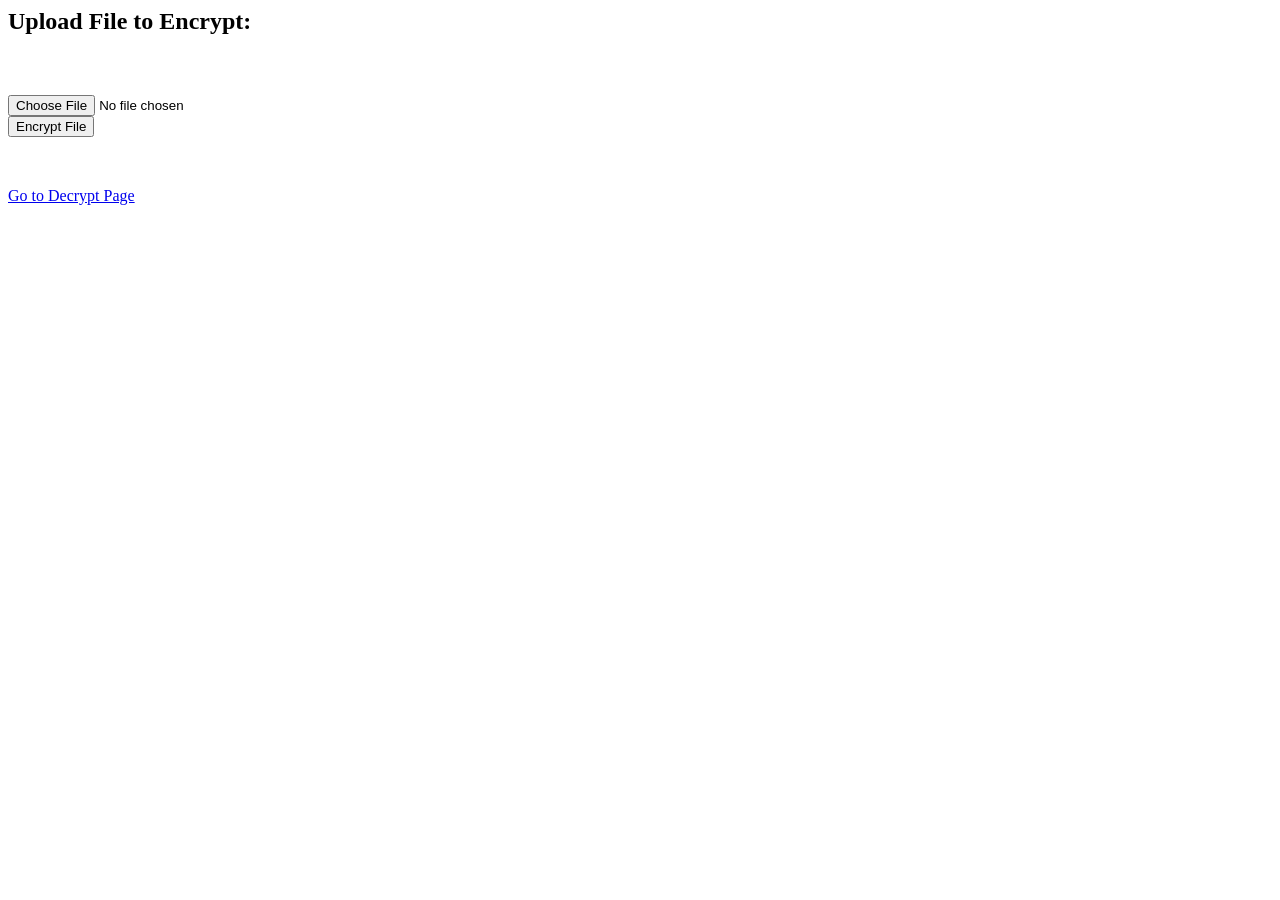
==== templates/index.html @ bda88dfd "Add files via upload" ====
<html>
<head>
    <title>Secure File Encryption Tool</title>
    <link rel="stylesheet" href="/static/style.css">
</head>
<body>

<h2><p class="title">Upload File to Encrypt:</p></h2>

<br><br>
<form action="/encrypt" method="post" enctype="multipart/form-data">
    <div class="file-container">
    <input type="file" name="file" required>
    </div>
    <button type="submit">Encrypt File</button>
</form>

<br>
<p class="desc"><a href="/decrypt_page" class="link">Go to Decrypt Page</a></p>

</body>
</html>
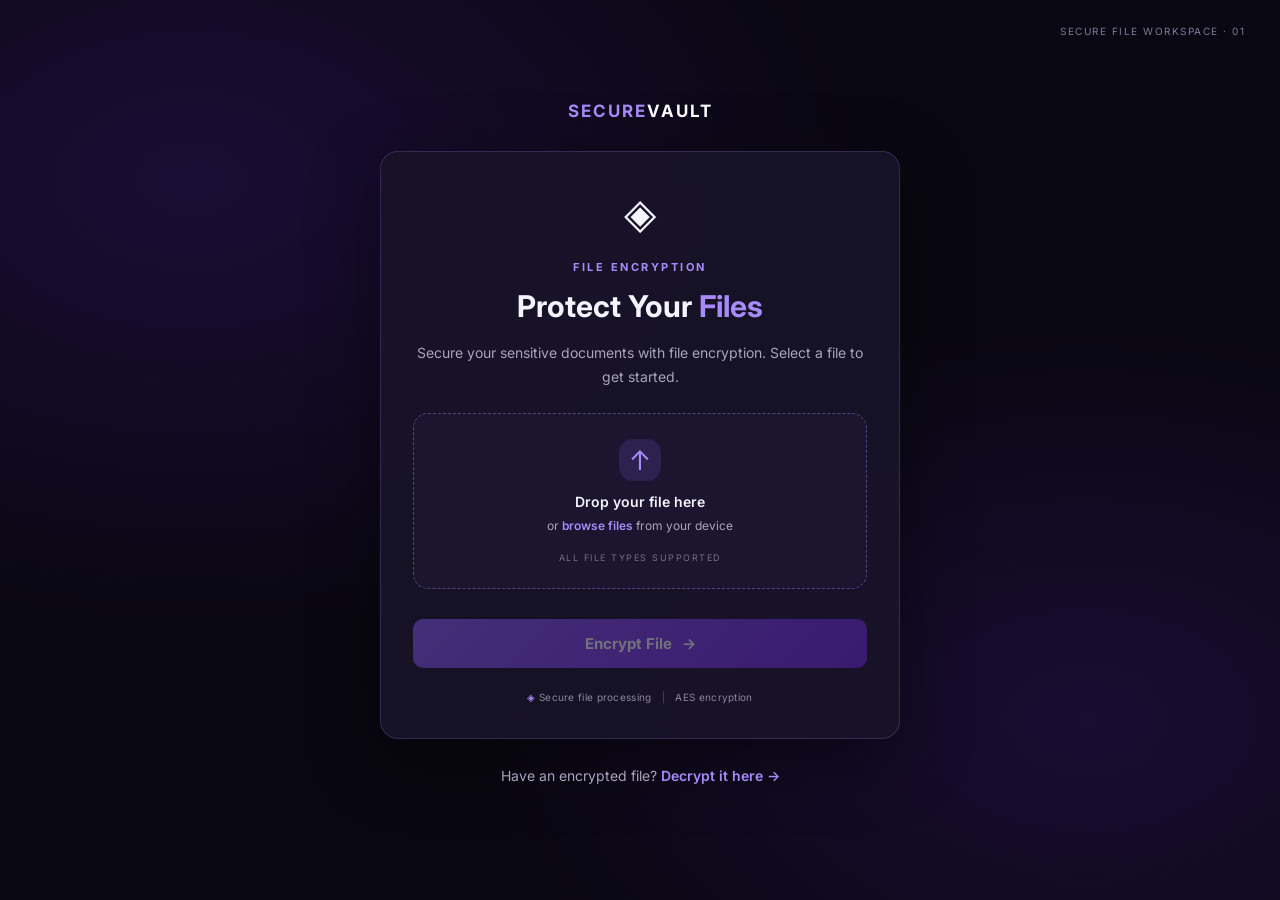
==== commit 0d4d9703: "Add files via upload" ====
--- a/templates/index.html
+++ b/templates/index.html
@@ -1,22 +1,100 @@
-<html>
+
+<!DOCTYPE html>
+<html lang="en">
 <head>
-    <title>Secure File Encryption Tool</title>
+    <meta charset="UTF-8">
+    <meta name="viewport" content="width=device-width, initial-scale=1.0">
+    <title>SecureVault | Encryption</title>
     <link rel="stylesheet" href="/static/style.css">
 </head>
 <body>
 
-<h2><p class="title">Upload File to Encrypt:</p></h2>
+<div class="page-wrapper">
 
-<br><br>
-<form action="/encrypt" method="post" enctype="multipart/form-data">
-    <div class="file-container">
-    <input type="file" name="file" required>
+    <div class="brand">SECURE<span>VAULT</span></div>
+
+    <div class="card">
+
+        <div class="icon">◈</div>
+
+        <div class="eyebrow">FILE ENCRYPTION</div>
+
+        <h1 class="title">
+            Protect Your <span class="highlight">Files</span>
+        </h1>
+
+        <p class="desc">
+            Secure your sensitive documents with file encryption.
+            Select a file to get started.
+        </p>
+
+        <form action="/encrypt" method="post"
+              enctype="multipart/form-data" id="fileForm">
+
+            <label for="fileInput" class="upload-zone" id="uploadZone">
+
+                <div class="upload-icon">↑</div>
+
+                <div class="upload-heading">
+                    Drop your file here
+                </div>
+
+                <div class="upload-subtext">
+                    or <span>browse files</span> from your device
+                </div>
+
+                <div class="upload-format">
+                    ALL FILE TYPES SUPPORTED
+                </div>
+
+                <input type="file" name="file" id="fileInput" required>
+
+            </label>
+
+            <div class="file-preview" id="filePreview">
+
+                <div class="file-icon" id="fileIcon">📄</div>
+
+                <div class="file-details">
+                    <div class="file-name" id="fileName"></div>
+                    <div class="file-meta" id="fileMeta"></div>
+                    <div class="file-status">
+                        <span class="status-dot"></span>
+                        File ready for encryption
+                    </div>
+                </div>
+
+                <button type="button" class="remove-file"
+                        id="removeFile" aria-label="Remove selected file">
+                    ×
+                </button>
+
+            </div>
+
+            <button type="submit" id="submitButton" disabled>
+                Encrypt File <span>→</span>
+            </button>
+
+        </form>
+
+        <div class="encryption-info">
+            <span>◈</span> Secure file processing
+            <span class="info-divider">|</span>
+            <span> AES encryption</span>
+        </div>
+
     </div>
-    <button type="submit">Encrypt File</button>
-</form>
 
-<br>
-<p class="desc"><a href="/decrypt_page" class="link">Go to Decrypt Page</a></p>
+    <div class="navigation">
+        Have an encrypted file?
+        <a href="/decrypt_page" class="link">Decrypt it here →</a>
+    </div>
+
+    <div class="security-note">SECURE FILE WORKSPACE · 01</div>
+
+</div>
+
+<script src="/static/file-preview.js"></script>
 
 </body>
-</html>+</html>
--- a/static/style.css
+++ b/static/style.css
@@ -0,0 +1,461 @@
+
+@import url('https://fonts.googleapis.com/css2?family=Inter:wght@400;500;600;700;800&display=swap');
+
+:root {
+    --bg: #090711;
+    --card: rgba(25, 20, 42, 0.85);
+    --purple: #a78bfa;
+    --purple-bright: #8b5cf6;
+    --text: #f5f3ff;
+    --muted: #aaa3bd;
+    --border: rgba(167, 139, 250, 0.2);
+}
+
+* {
+    margin: 0;
+    padding: 0;
+    box-sizing: border-box;
+}
+
+body {
+    font-family: 'Inter', sans-serif;
+    min-height: 100vh;
+    display: flex;
+    align-items: center;
+    justify-content: center;
+    padding: 25px;
+    color: var(--text);
+    background:
+        radial-gradient(ellipse at 15% 20%, rgba(91, 33, 182, 0.22), transparent 45%),
+        radial-gradient(ellipse at 85% 80%, rgba(109, 40, 217, 0.17), transparent 40%),
+        var(--bg);
+}
+
+/* Main layout */
+
+.page-wrapper {
+    width: 100%;
+    max-width: 850px;
+    text-align: center;
+}
+
+/* Brand */
+
+.brand {
+    font-size: 17px;
+    font-weight: 700;
+    letter-spacing: 2px;
+    margin-bottom: 65px;
+    color: var(--purple);
+}
+
+.brand span {
+    color: white;
+}
+
+/* Main card */
+
+.card {
+    max-width: 520px;
+    width: 100%;
+    margin: auto;
+    padding: 35px 32px;
+    background: var(--card);
+    border: 1px solid var(--border);
+    border-radius: 18px;
+    box-shadow: 0 20px 70px rgba(0, 0, 0, 0.4);
+    backdrop-filter: blur(18px);
+}
+
+.card:hover {
+    border-color: rgba(167, 139, 250, 0.45);
+}
+
+/* Headings */
+
+.icon {
+    font-size: 42px;
+    margin-bottom: 22px;
+}
+
+.title {
+    font-size: 30px;
+    font-weight: 700;
+    line-height: 1.3;
+    margin-bottom: 15px;
+}
+
+.highlight {
+    color: var(--purple);
+}
+
+.desc {
+    font-size: 14px;
+    color: var(--muted);
+    line-height: 1.7;
+    margin-bottom: 25px;
+}
+
+/* Upload area */
+
+.file-container,
+.file-container1 {
+    margin-bottom: 25px;
+}
+
+input[type="file"] {
+    width: 100%;
+    padding: 16px;
+    border: 1px dashed rgba(167, 139, 250, 0.5);
+    border-radius: 12px;
+    background: rgba(139, 92, 246, 0.07);
+    color: var(--muted);
+    font-family: inherit;
+    font-size: 13px;
+    cursor: pointer;
+}
+
+input[type="file"]:hover {
+    border-color: var(--purple);
+    background: rgba(139, 92, 246, 0.13);
+}
+
+input[type="file"]::file-selector-button {
+    padding: 10px 15px;
+    margin-right: 12px;
+    border: none;
+    border-radius: 8px;
+    background: #30234d;
+    color: white;
+    font-family: inherit;
+    font-weight: 600;
+    cursor: pointer;
+    transition: background 0.2s ease;
+}
+
+input[type="file"]::file-selector-button:hover {
+    background: var(--purple-bright);
+}
+
+/* Buttons */
+
+button {
+    width: 100%;
+    padding: 15px;
+    border: none;
+    border-radius: 10px;
+    background: linear-gradient(135deg, #8b5cf6, #6d28d9);
+    color: white;
+    font-size: 15px;
+    font-family: inherit;
+    font-weight: 700;
+    cursor: pointer;
+    box-shadow: 0 6px 25px rgba(139, 92, 246, 0.2);
+    transition: all 0.25s ease;
+}
+
+button:hover {
+    transform: translateY(-3px);
+    box-shadow: 0 10px 30px rgba(139, 92, 246, 0.4);
+}
+
+button:active {
+    transform: translateY(0);
+}
+
+/* Navigation */
+
+.navigation {
+    margin-top: 8px;
+    font-size: 14px;
+    color: var(--muted);
+    position: relative;
+    top: -15px;
+}
+
+.link,
+.link1 {
+    color: var(--purple);
+    text-decoration: none;
+    font-weight: 600;
+    transition: color 0.2s ease;
+}
+
+.link:hover,
+.link1:hover {
+    color: white;
+    text-decoration: underline;
+}
+
+/* Security footer */
+
+.security-note {
+    position: fixed;
+    top: 25px;
+    right: 35px;
+    margin: 0;
+    font-size: 10px;
+    letter-spacing: 1.5px;
+    color: #827994;
+}
+
+/* Mobile responsiveness */
+
+@media (max-width: 600px) {
+    body {
+        padding: 18px;
+    }
+
+    .brand {
+        margin-bottom: 40px;
+    }
+
+    .card {
+        padding: 38px 22px;
+    }
+
+    .title {
+        font-size: 24px;
+    }
+
+    .security-note {
+        top: 15px;
+        right: 15px;
+        font-size: 8px;
+    }
+
+    input[type="file"] {
+        font-size: 11px;
+    }
+}
+
+
+/* Professional upload interface */
+
+.eyebrow {
+    color: var(--purple);
+    font-size: 11px;
+    font-weight: 700;
+    letter-spacing: 2.5px;
+    margin-bottom: 13px;
+}
+
+.upload-zone {
+    display: flex;
+    flex-direction: column;
+    align-items: center;
+    justify-content: center;
+    padding: 25px 15px;
+    margin-bottom: 30px;
+    border: 1.5px dashed rgba(167, 139, 250, 0.4);
+    border-radius: 15px;
+    background: rgba(139, 92, 246, 0.045);
+    cursor: pointer;
+    transition: all 0.25s ease;
+}
+
+.upload-zone:hover,
+.upload-zone.drag-over {
+    border-color: var(--purple);
+    background: rgba(139, 92, 246, 0.12);
+    transform: translateY(-2px);
+}
+
+.upload-icon {
+    width: 42px;
+    height: 42px;
+    display: grid;
+    place-items: center;
+    border-radius: 14px;
+    background: rgba(139, 92, 246, 0.16);
+    color: var(--purple);
+    font-size: 27px;
+    margin-bottom: 12px;
+}
+
+.upload-heading {
+    font-size: 14px;
+    font-weight: 600;
+    margin-bottom: 8px;
+}
+
+.upload-subtext {
+    font-size: 12px;
+    color: var(--muted);
+}
+
+.upload-subtext span {
+    color: var(--purple);
+    font-weight: 600;
+}
+
+.upload-format {
+    margin-top: 19px;
+    font-size: 9px;
+    letter-spacing: 1.5px;
+    color: #777087;
+}
+
+/* Hide the original browser file input */
+
+.upload-zone input[type="file"] {
+    display: none;
+}
+
+/* Selected file preview */
+
+.file-preview {
+    display: none;
+    align-items: center;
+    gap: 14px;
+    text-align: left;
+    padding: 16px;
+    margin-top: 0px;
+    margin-bottom: 25px;
+    border: 1px solid var(--border);
+    border-radius: 13px;
+    background: rgba(139, 92, 246, 0.09);
+    animation: appear 0.25s ease;
+}
+
+.file-preview.active {
+    display: flex;
+}
+
+.file-icon {
+    width: 48px;
+    height: 48px;
+    flex-shrink: 0;
+    display: grid;
+    place-items: center;
+    border-radius: 11px;
+    background: rgba(167, 139, 250, 0.13);
+    font-size: 23px;
+}
+
+.file-details {
+    flex: 1;
+    min-width: 0;
+}
+
+.file-name {
+    font-size: 13px;
+    font-weight: 600;
+    color: var(--text);
+    overflow: hidden;
+    white-space: nowrap;
+    text-overflow: ellipsis;
+    margin-bottom: 6px;
+}
+
+.file-meta {
+    color: var(--muted);
+    font-size: 11px;
+    margin-bottom: 8px;
+}
+
+.file-status {
+    display: flex;
+    align-items: center;
+    gap: 6px;
+    color: #a78bfa;
+    font-size: 10px;
+}
+
+.status-dot {
+    width: 7px;
+    height: 7px;
+    background: #a78bfa;
+    border-radius: 50%;
+    box-shadow: 0 0 8px rgba(167, 139, 250, 0.7);
+}
+
+.remove-file {
+    width: 29px;
+    height: 29px;
+    flex-shrink: 0;
+    padding: 0;
+    background: rgba(255, 255, 255, 0.06);
+    color: #b9afca;
+    font-size: 20px;
+    box-shadow: none;
+    border-radius: 7px;
+}
+
+.remove-file:hover {
+    background: rgba(239, 68, 68, 0.2);
+    color: #fca5a5;
+    transform: none;
+    box-shadow: none;
+}
+
+/* Submit button state */
+
+button:disabled {
+    opacity: 0.4;
+    cursor: not-allowed;
+    transform: none;
+    box-shadow: none;
+}
+
+button:disabled:hover {
+    transform: none;
+    box-shadow: none;
+}
+
+button span {
+    margin-left: 6px;
+}
+
+/* Small security information */
+
+.encryption-info {
+    margin-top: 23px;
+    color: #8e86a1;
+    font-size: 10px;
+    letter-spacing: 0.3px;
+}
+
+.encryption-info > span:first-child {
+    color: var(--purple);
+}
+
+.info-divider {
+    margin: 0 7px;
+    color: #514960;
+}
+
+@keyframes appear {
+    from {
+        opacity: 0;
+        transform: translateY(8px);
+    }
+    to {
+        opacity: 1;
+        transform: translateY(0);
+    }
+}
+
+@media (max-width: 600px) {
+    .upload-zone {
+        padding: 28px 10px;
+    }
+
+    .file-preview {
+        gap: 9px;
+        padding: 12px;
+    }
+
+    .file-icon {
+        width: 40px;
+        height: 40px;
+    }
+}
+
+.card {
+    transform: translateY(-35px);
+}
+
+#submitButton {
+    margin-top: 0;
+}
